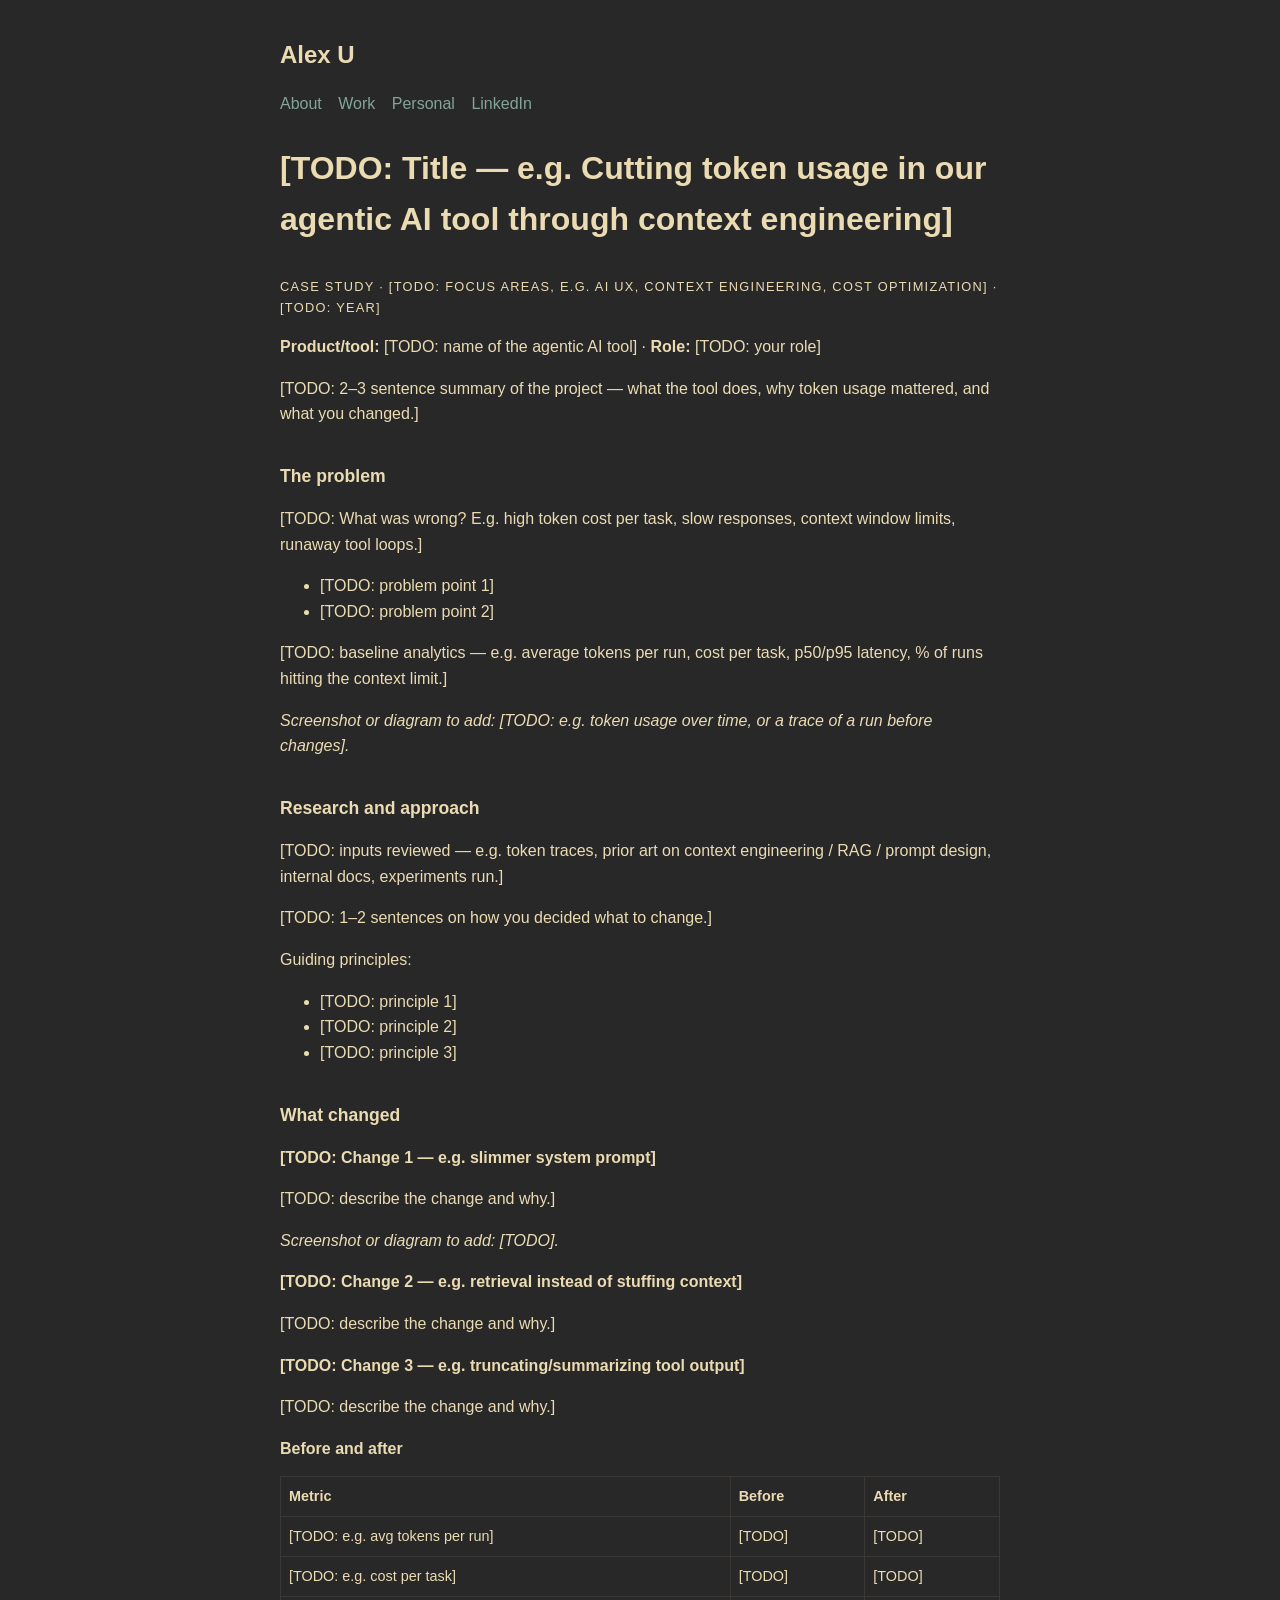
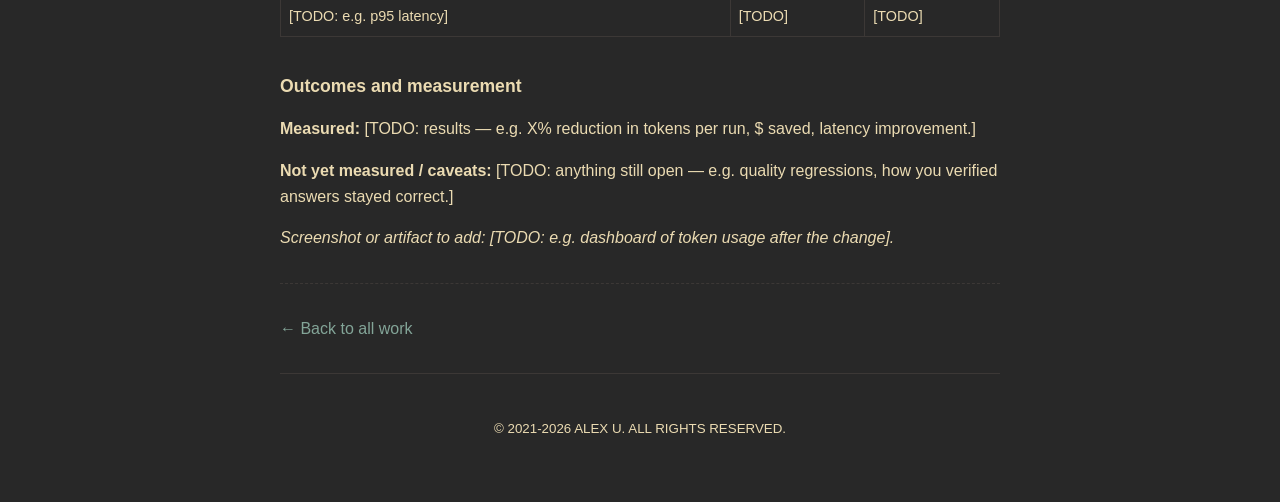
==== ai-token-optimization.html @ 2123ccaa "add case study pages: onboarding redesign and agentic AI token optimization skeleton" ====
<!DOCTYPE html>
<html lang="en">

<head>
    <meta charset="utf-8">
    <meta name="viewport" content="width=device-width, initial-scale=1.0, maximum-scale=5">
    <title>[TODO: Title] | Alex U</title>

    <style>
        :root {
            --width: 720px;
            --font: Verdana, sans-serif;
            --background-color: #282828;
            --text-color: #ebdbb2;
            --link-color: #83a598;
            --border-color: #3c3836;
        }

        * {
            font-family: var(--font);
        }

        body {
            font-size: 1em;
            margin: auto;
            padding: 20px;
            max-width: var(--width);
            text-align: left;
            background-color: var(--background-color);
            word-wrap: break-word;
            overflow-wrap: break-word;
            line-height: 1.6;
            color: var(--text-color);
        }

        h1, h2, h3, h4, h5, h6 {
            color: var(--text-color);
        }

        a {
            color: var(--link-color);
            cursor: pointer;
            text-decoration: none;
        }

        a:hover {
            text-decoration: underline;
        }

        a:visited {
            color: var(--link-color);
        }

        nav a {
            margin-right: 8px;
        }

        strong, b {
            color: var(--text-color);
        }

        main {
            line-height: 1.6;
        }

        hr {
            border: 0;
            border-top: 1px dashed var(--border-color);
            margin: 2em 0;
        }

        img {
            max-width: 100%;
            height: auto;
        }

        code {
            padding: 2px;
            background-color: var(--background-color);
            color: var(--text-color);
            border-radius: 3px;
        }

        blockquote {
            border-left: 1px solid var(--border-color);
            color: var(--text-color);
            padding-left: 20px;
            font-style: italic;
            margin-left: 0;
        }

        footer {
            padding: 25px 0;
            text-align: center;
            margin-top: 2em;
            border-top: 1px solid var(--border-color);
        }

        .title {
            text-decoration: none;
        }

        .title h1 {
            font-size: 1.5em;
        }

        .section-title {
            font-size: 1.1em;
            color: var(--text-color);
            margin-top: 2em;
            margin-bottom: 0.5em;
        }

        .heading-2 {
            font-size: 2em;
            font-weight: bold;
            margin-bottom: 1em;
        }

        .heading-3 {
            font-size: 1.3em;
            margin-bottom: 0.5em;
        }

        .heading-h4 {
            font-size: 1em;
            margin-top: 1em;
            margin-bottom: 0.5em;
            color: var(--text-color);
        }

        input, textarea {
            font-size: 1em;
            width: 100%;
            padding: 8px;
            margin-bottom: 12px;
            border: 1px solid var(--border-color);
            background-color: var(--background-color);
            color: var(--text-color);
            box-sizing: border-box;
        }

        input:focus, textarea:focus {
            outline: 2px solid var(--link-color);
        }

        button, input[type="submit"] {
            font-size: 1em;
            padding: 10px 20px;
            background-color: var(--text-color);
            color: var(--background-color);
            border: none;
            border-radius: 3px;
            cursor: pointer;
        }

        button:hover, input[type="submit"]:hover {
            background-color: var(--link-color);
        }

        .label {
            font-size: 0.8em;
            color: var(--text-color);
            text-transform: uppercase;
            letter-spacing: 0.1em;
        }

        .project-grid {
            display: grid;
            grid-template-columns: repeat(auto-fit, minmax(300px, 1fr));
            gap: 20px;
            margin: 1em 0;
        }

        .project-item {
            border: 1px solid var(--border-color);
            padding: 15px;
        }

        .project-item img {
            margin-bottom: 10px;
        }

        .links-list {
            list-style: none;
            padding: 0;
            margin: 0;
        }

        .links-list li {
            padding: 8px 0;
            border-bottom: 1px solid var(--border-color);
        }

        .links-list li:last-child {
            border-bottom: none;
        }

        iframe {
            max-width: 100%;
            border: none;
        }

        .nav-link {
            margin-right: 12px;
        }

        .image-row {
            display: grid;
            grid-template-columns: repeat(auto-fit, minmax(250px, 1fr));
            gap: 15px;
            margin: 15px 0;
        }

        table {
            border-collapse: collapse;
            width: 100%;
            margin: 1em 0;
            font-size: 0.9em;
        }

        th, td {
            border: 1px solid var(--border-color);
            padding: 8px;
            text-align: left;
            vertical-align: top;
        }

        th {
            color: var(--text-color);
        }
    </style>
</head>

<body>
    <header>
        <a class="title" href="index.html">
            <h1>Alex U</h1>
        </a>
        <nav>
            <p>
                <a href="index.html#about" class="nav-link">About</a>
                <a href="index.html#work" class="nav-link">Work</a>
                <a href="index.html#personal" class="nav-link">Personal</a>
                <a href="https://www.linkedin.com/in/alex-u-045a64a2/" class="nav-link" target="_blank">LinkedIn</a>
            </p>
        </nav>
    </header>

    <main>
        <article>
            <h2 class="heading-2">[TODO: Title — e.g. Cutting token usage in our agentic AI tool through context engineering]</h2>
            <p class="label">Case study &middot; [TODO: focus areas, e.g. AI UX, context engineering, cost optimization] &middot; [TODO: year]</p>
            <p><strong>Product/tool:</strong> [TODO: name of the agentic AI tool] &middot; <strong>Role:</strong> [TODO: your role]</p>

            <p>[TODO: 2–3 sentence summary of the project — what the tool does, why token usage mattered, and what you changed.]</p>

            <h3 class="section-title">The problem</h3>
            <p>[TODO: What was wrong? E.g. high token cost per task, slow responses, context window limits, runaway tool loops.]</p>
            <ul>
                <li>[TODO: problem point 1]</li>
                <li>[TODO: problem point 2]</li>
            </ul>
            <p>[TODO: baseline analytics — e.g. average tokens per run, cost per task, p50/p95 latency, % of runs hitting the context limit.]</p>
            <p><em>Screenshot or diagram to add: [TODO: e.g. token usage over time, or a trace of a run before changes].</em></p>

            <h3 class="section-title">Research and approach</h3>
            <p>[TODO: inputs reviewed — e.g. token traces, prior art on context engineering / RAG / prompt design, internal docs, experiments run.]</p>
            <p>[TODO: 1–2 sentences on how you decided what to change.]</p>
            <p>Guiding principles:</p>
            <ul>
                <li>[TODO: principle 1]</li>
                <li>[TODO: principle 2]</li>
                <li>[TODO: principle 3]</li>
            </ul>

            <h3 class="section-title">What changed</h3>

            <h4 class="heading-h4">[TODO: Change 1 — e.g. slimmer system prompt]</h4>
            <p>[TODO: describe the change and why.]</p>
            <p><em>Screenshot or diagram to add: [TODO].</em></p>

            <h4 class="heading-h4">[TODO: Change 2 — e.g. retrieval instead of stuffing context]</h4>
            <p>[TODO: describe the change and why.]</p>

            <h4 class="heading-h4">[TODO: Change 3 — e.g. truncating/summarizing tool output]</h4>
            <p>[TODO: describe the change and why.]</p>

            <h4 class="heading-h4">Before and after</h4>
            <table>
                <tr>
                    <th>Metric</th>
                    <th>Before</th>
                    <th>After</th>
                </tr>
                <tr>
                    <td>[TODO: e.g. avg tokens per run]</td>
                    <td>[TODO]</td>
                    <td>[TODO]</td>
                </tr>
                <tr>
                    <td>[TODO: e.g. cost per task]</td>
                    <td>[TODO]</td>
                    <td>[TODO]</td>
                </tr>
                <tr>
                    <td>[TODO: e.g. p95 latency]</td>
                    <td>[TODO]</td>
                    <td>[TODO]</td>
                </tr>
            </table>

            <h3 class="section-title">Outcomes and measurement</h3>
            <p><strong>Measured:</strong> [TODO: results — e.g. X% reduction in tokens per run, $ saved, latency improvement.]</p>
            <p><strong>Not yet measured / caveats:</strong> [TODO: anything still open — e.g. quality regressions, how you verified answers stayed correct.]</p>
            <p><em>Screenshot or artifact to add: [TODO: e.g. dashboard of token usage after the change].</em></p>

            <hr>
            <p><a href="index.html#work">&larr; Back to all work</a></p>
        </article>
    </main>

    <footer>
        <p><small>&copy; 2021-2026 ALEX U. ALL RIGHTS RESERVED.</small></p>
    </footer>
</body>
</html>
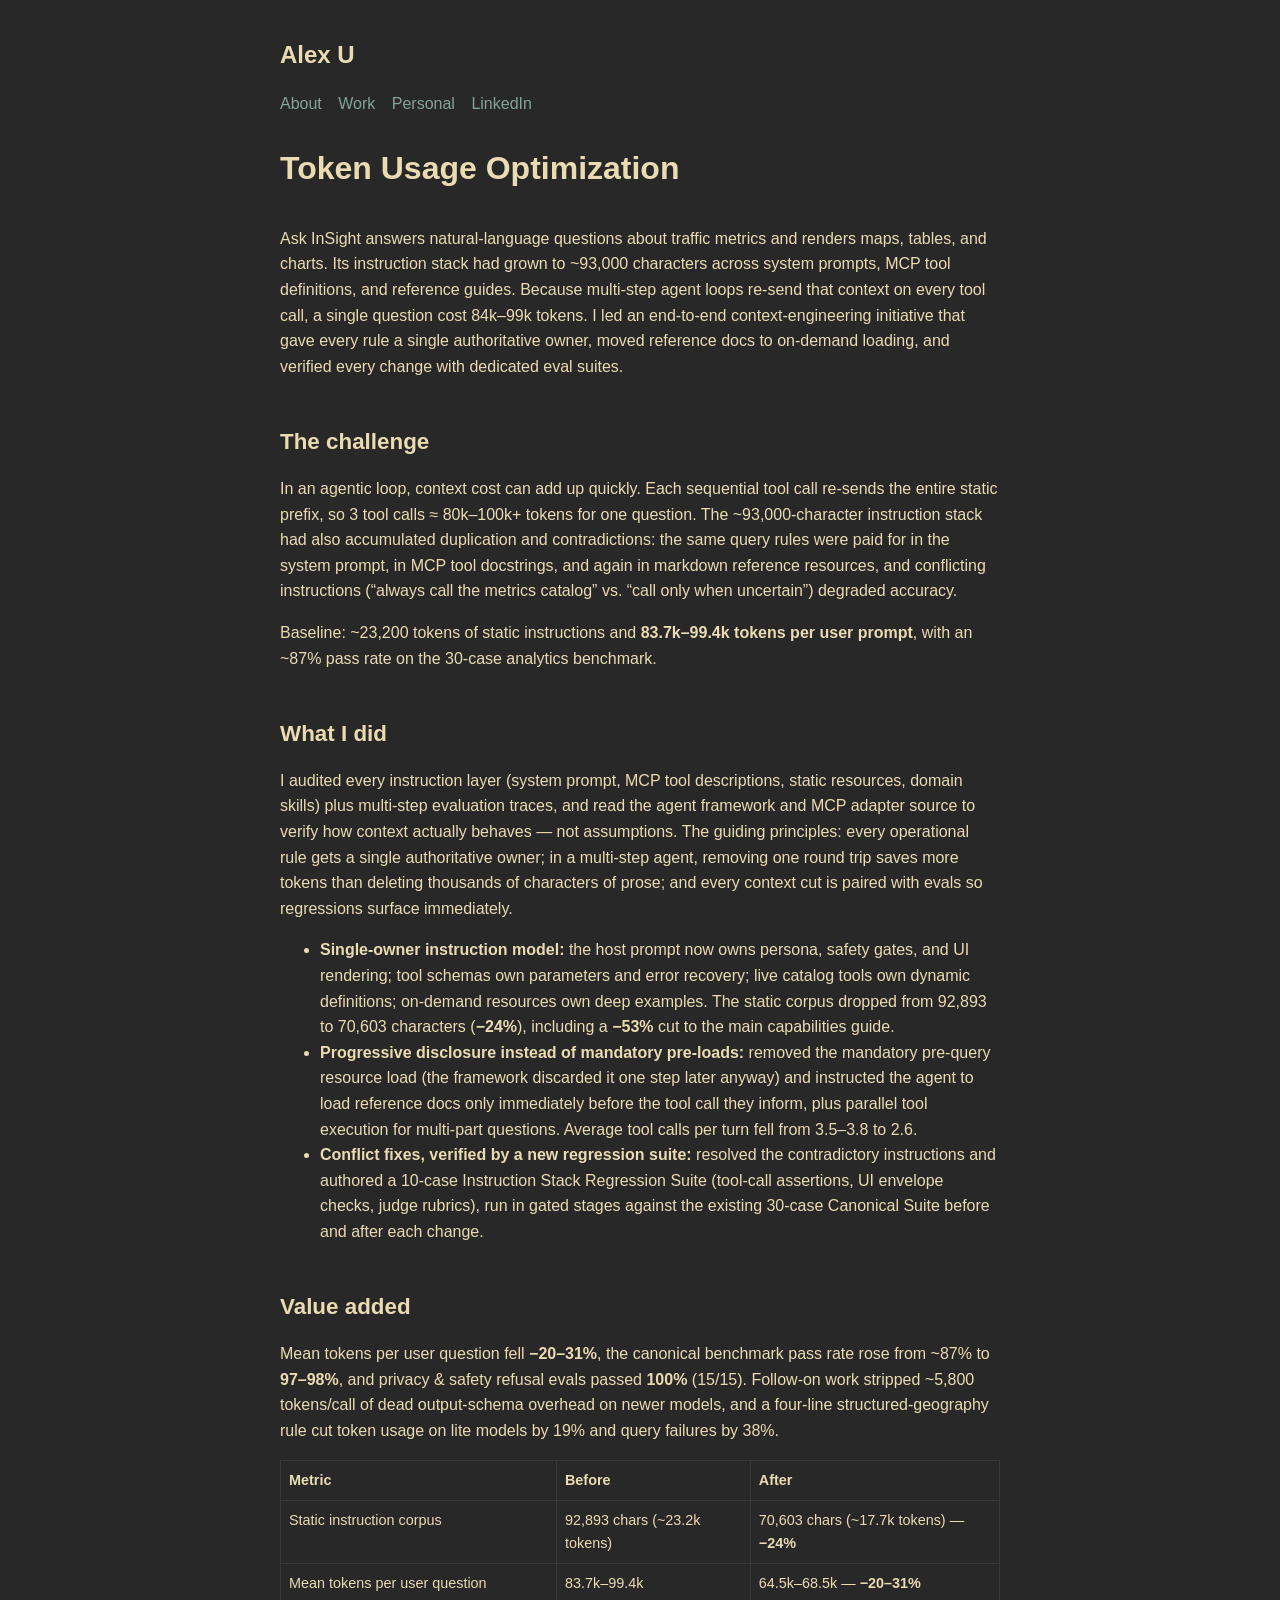
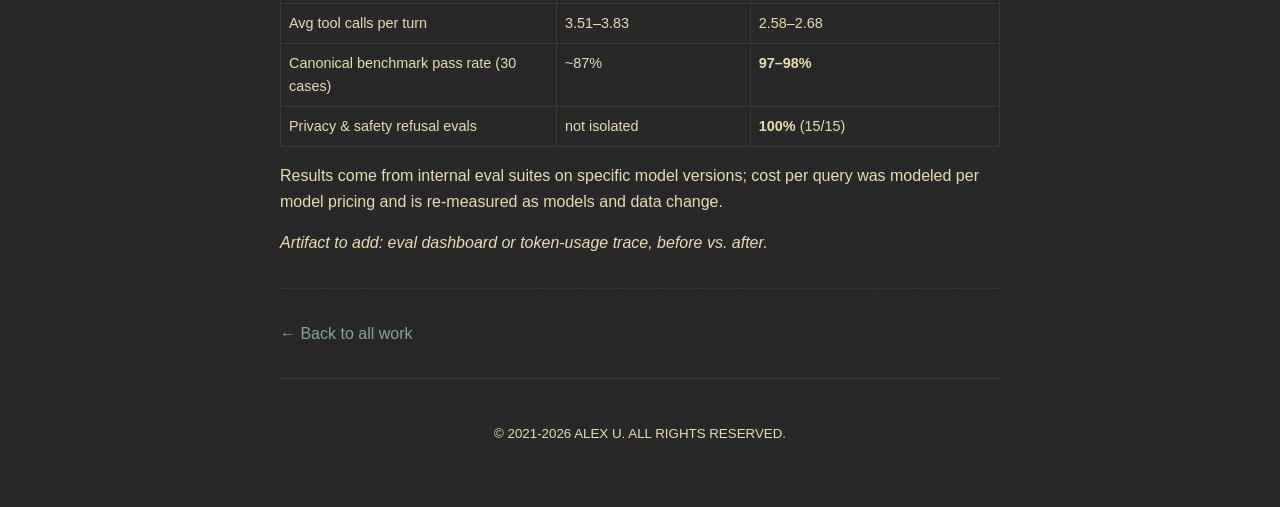
==== commit d2e83dc4: "casestudies" ====
--- a/ai-token-optimization.html
+++ b/ai-token-optimization.html
@@ -4,232 +4,9 @@
 <head>
     <meta charset="utf-8">
     <meta name="viewport" content="width=device-width, initial-scale=1.0, maximum-scale=5">
-    <title>[TODO: Title] | Alex U</title>
+    <title>Cutting Token Usage in an Agentic AI Tool Through Context Engineering | Alex U</title>
 
-    <style>
-        :root {
-            --width: 720px;
-            --font: Verdana, sans-serif;
-            --background-color: #282828;
-            --text-color: #ebdbb2;
-            --link-color: #83a598;
-            --border-color: #3c3836;
-        }
-
-        * {
-            font-family: var(--font);
-        }
-
-        body {
-            font-size: 1em;
-            margin: auto;
-            padding: 20px;
-            max-width: var(--width);
-            text-align: left;
-            background-color: var(--background-color);
-            word-wrap: break-word;
-            overflow-wrap: break-word;
-            line-height: 1.6;
-            color: var(--text-color);
-        }
-
-        h1, h2, h3, h4, h5, h6 {
-            color: var(--text-color);
-        }
-
-        a {
-            color: var(--link-color);
-            cursor: pointer;
-            text-decoration: none;
-        }
-
-        a:hover {
-            text-decoration: underline;
-        }
-
-        a:visited {
-            color: var(--link-color);
-        }
-
-        nav a {
-            margin-right: 8px;
-        }
-
-        strong, b {
-            color: var(--text-color);
-        }
-
-        main {
-            line-height: 1.6;
-        }
-
-        hr {
-            border: 0;
-            border-top: 1px dashed var(--border-color);
-            margin: 2em 0;
-        }
-
-        img {
-            max-width: 100%;
-            height: auto;
-        }
-
-        code {
-            padding: 2px;
-            background-color: var(--background-color);
-            color: var(--text-color);
-            border-radius: 3px;
-        }
-
-        blockquote {
-            border-left: 1px solid var(--border-color);
-            color: var(--text-color);
-            padding-left: 20px;
-            font-style: italic;
-            margin-left: 0;
-        }
-
-        footer {
-            padding: 25px 0;
-            text-align: center;
-            margin-top: 2em;
-            border-top: 1px solid var(--border-color);
-        }
-
-        .title {
-            text-decoration: none;
-        }
-
-        .title h1 {
-            font-size: 1.5em;
-        }
-
-        .section-title {
-            font-size: 1.1em;
-            color: var(--text-color);
-            margin-top: 2em;
-            margin-bottom: 0.5em;
-        }
-
-        .heading-2 {
-            font-size: 2em;
-            font-weight: bold;
-            margin-bottom: 1em;
-        }
-
-        .heading-3 {
-            font-size: 1.3em;
-            margin-bottom: 0.5em;
-        }
-
-        .heading-h4 {
-            font-size: 1em;
-            margin-top: 1em;
-            margin-bottom: 0.5em;
-            color: var(--text-color);
-        }
-
-        input, textarea {
-            font-size: 1em;
-            width: 100%;
-            padding: 8px;
-            margin-bottom: 12px;
-            border: 1px solid var(--border-color);
-            background-color: var(--background-color);
-            color: var(--text-color);
-            box-sizing: border-box;
-        }
-
-        input:focus, textarea:focus {
-            outline: 2px solid var(--link-color);
-        }
-
-        button, input[type="submit"] {
-            font-size: 1em;
-            padding: 10px 20px;
-            background-color: var(--text-color);
-            color: var(--background-color);
-            border: none;
-            border-radius: 3px;
-            cursor: pointer;
-        }
-
-        button:hover, input[type="submit"]:hover {
-            background-color: var(--link-color);
-        }
-
-        .label {
-            font-size: 0.8em;
-            color: var(--text-color);
-            text-transform: uppercase;
-            letter-spacing: 0.1em;
-        }
-
-        .project-grid {
-            display: grid;
-            grid-template-columns: repeat(auto-fit, minmax(300px, 1fr));
-            gap: 20px;
-            margin: 1em 0;
-        }
-
-        .project-item {
-            border: 1px solid var(--border-color);
-            padding: 15px;
-        }
-
-        .project-item img {
-            margin-bottom: 10px;
-        }
-
-        .links-list {
-            list-style: none;
-            padding: 0;
-            margin: 0;
-        }
-
-        .links-list li {
-            padding: 8px 0;
-            border-bottom: 1px solid var(--border-color);
-        }
-
-        .links-list li:last-child {
-            border-bottom: none;
-        }
-
-        iframe {
-            max-width: 100%;
-            border: none;
-        }
-
-        .nav-link {
-            margin-right: 12px;
-        }
-
-        .image-row {
-            display: grid;
-            grid-template-columns: repeat(auto-fit, minmax(250px, 1fr));
-            gap: 15px;
-            margin: 15px 0;
-        }
-
-        table {
-            border-collapse: collapse;
-            width: 100%;
-            margin: 1em 0;
-            font-size: 0.9em;
-        }
-
-        th, td {
-            border: 1px solid var(--border-color);
-            padding: 8px;
-            text-align: left;
-            vertical-align: top;
-        }
-
-        th {
-            color: var(--text-color);
-        }
-    </style>
+    <link rel="stylesheet" href="styles.css">
 </head>
 
 <body>
@@ -249,44 +26,23 @@
 
     <main>
         <article>
-            <h2 class="heading-2">[TODO: Title — e.g. Cutting token usage in our agentic AI tool through context engineering]</h2>
-            <p class="label">Case study &middot; [TODO: focus areas, e.g. AI UX, context engineering, cost optimization] &middot; [TODO: year]</p>
-            <p><strong>Product/tool:</strong> [TODO: name of the agentic AI tool] &middot; <strong>Role:</strong> [TODO: your role]</p>
+            <h2 class="heading-2">Token Usage Optimization</h2>
+            <p>Ask InSight answers natural-language questions about traffic metrics and renders maps, tables, and charts. Its instruction stack had grown to ~93,000 characters across system prompts, MCP tool definitions, and reference guides. Because multi-step agent loops re-send that context on every tool call, a single question cost 84k&ndash;99k tokens. I led an end-to-end context-engineering initiative that gave every rule a single authoritative owner, moved reference docs to on-demand loading, and verified every change with dedicated eval suites.</p>
 
-            <p>[TODO: 2–3 sentence summary of the project — what the tool does, why token usage mattered, and what you changed.]</p>
+            <h3 class="section-title">The challenge</h3>
+            <p>In an agentic loop, context cost can add up quickly. Each sequential tool call re-sends the entire static prefix, so 3 tool calls &asymp; 80k&ndash;100k+ tokens for one question. The ~93,000-character instruction stack had also accumulated duplication and contradictions: the same query rules were paid for in the system prompt, in MCP tool docstrings, and again in markdown reference resources, and conflicting instructions (&ldquo;always call the metrics catalog&rdquo; vs. &ldquo;call only when uncertain&rdquo;) degraded accuracy.</p>
+            <p>Baseline: ~23,200 tokens of static instructions and <strong>83.7k&ndash;99.4k tokens per user prompt</strong>, with an ~87% pass rate on the 30-case analytics benchmark.</p>
 
-            <h3 class="section-title">The problem</h3>
-            <p>[TODO: What was wrong? E.g. high token cost per task, slow responses, context window limits, runaway tool loops.]</p>
+            <h3 class="section-title">What I did</h3>
+            <p>I audited every instruction layer (system prompt, MCP tool descriptions, static resources, domain skills) plus multi-step evaluation traces, and read the agent framework and MCP adapter source to verify how context actually behaves &mdash; not assumptions. The guiding principles: every operational rule gets a single authoritative owner; in a multi-step agent, removing one round trip saves more tokens than deleting thousands of characters of prose; and every context cut is paired with evals so regressions surface immediately.</p>
             <ul>
-                <li>[TODO: problem point 1]</li>
-                <li>[TODO: problem point 2]</li>
-            </ul>
-            <p>[TODO: baseline analytics — e.g. average tokens per run, cost per task, p50/p95 latency, % of runs hitting the context limit.]</p>
-            <p><em>Screenshot or diagram to add: [TODO: e.g. token usage over time, or a trace of a run before changes].</em></p>
-
-            <h3 class="section-title">Research and approach</h3>
-            <p>[TODO: inputs reviewed — e.g. token traces, prior art on context engineering / RAG / prompt design, internal docs, experiments run.]</p>
-            <p>[TODO: 1–2 sentences on how you decided what to change.]</p>
-            <p>Guiding principles:</p>
-            <ul>
-                <li>[TODO: principle 1]</li>
-                <li>[TODO: principle 2]</li>
-                <li>[TODO: principle 3]</li>
+                <li><strong>Single-owner instruction model:</strong> the host prompt now owns persona, safety gates, and UI rendering; tool schemas own parameters and error recovery; live catalog tools own dynamic definitions; on-demand resources own deep examples. The static corpus dropped from 92,893 to 70,603 characters (<strong>&minus;24%</strong>), including a <strong>&minus;53%</strong> cut to the main capabilities guide.</li>
+                <li><strong>Progressive disclosure instead of mandatory pre-loads:</strong> removed the mandatory pre-query resource load (the framework discarded it one step later anyway) and instructed the agent to load reference docs only immediately before the tool call they inform, plus parallel tool execution for multi-part questions. Average tool calls per turn fell from 3.5&ndash;3.8 to 2.6.</li>
+                <li><strong>Conflict fixes, verified by a new regression suite:</strong> resolved the contradictory instructions and authored a 10-case Instruction Stack Regression Suite (tool-call assertions, UI envelope checks, judge rubrics), run in gated stages against the existing 30-case Canonical Suite before and after each change.</li>
             </ul>
 
-            <h3 class="section-title">What changed</h3>
-
-            <h4 class="heading-h4">[TODO: Change 1 — e.g. slimmer system prompt]</h4>
-            <p>[TODO: describe the change and why.]</p>
-            <p><em>Screenshot or diagram to add: [TODO].</em></p>
-
-            <h4 class="heading-h4">[TODO: Change 2 — e.g. retrieval instead of stuffing context]</h4>
-            <p>[TODO: describe the change and why.]</p>
-
-            <h4 class="heading-h4">[TODO: Change 3 — e.g. truncating/summarizing tool output]</h4>
-            <p>[TODO: describe the change and why.]</p>
-
-            <h4 class="heading-h4">Before and after</h4>
+            <h3 class="section-title">Value added</h3>
+            <p>Mean tokens per user question fell <strong>&minus;20&ndash;31%</strong>, the canonical benchmark pass rate rose from ~87% to <strong>97&ndash;98%</strong>, and privacy &amp; safety refusal evals passed <strong>100%</strong> (15/15). Follow-on work stripped ~5,800 tokens/call of dead output-schema overhead on newer models, and a four-line structured-geography rule cut token usage on lite models by 19% and query failures by 38%.</p>
             <table>
                 <tr>
                     <th>Metric</th>
@@ -294,26 +50,33 @@
                     <th>After</th>
                 </tr>
                 <tr>
-                    <td>[TODO: e.g. avg tokens per run]</td>
-                    <td>[TODO]</td>
-                    <td>[TODO]</td>
+                    <td>Static instruction corpus</td>
+                    <td>92,893 chars (~23.2k tokens)</td>
+                    <td>70,603 chars (~17.7k tokens) &mdash; <strong>&minus;24%</strong></td>
                 </tr>
                 <tr>
-                    <td>[TODO: e.g. cost per task]</td>
-                    <td>[TODO]</td>
-                    <td>[TODO]</td>
+                    <td>Mean tokens per user question</td>
+                    <td>83.7k&ndash;99.4k</td>
+                    <td>64.5k&ndash;68.5k &mdash; <strong>&minus;20&ndash;31%</strong></td>
                 </tr>
                 <tr>
-                    <td>[TODO: e.g. p95 latency]</td>
-                    <td>[TODO]</td>
-                    <td>[TODO]</td>
+                    <td>Avg tool calls per turn</td>
+                    <td>3.51&ndash;3.83</td>
+                    <td>2.58&ndash;2.68</td>
+                </tr>
+                <tr>
+                    <td>Canonical benchmark pass rate (30 cases)</td>
+                    <td>~87%</td>
+                    <td><strong>97&ndash;98%</strong></td>
+                </tr>
+                <tr>
+                    <td>Privacy &amp; safety refusal evals</td>
+                    <td>not isolated</td>
+                    <td><strong>100%</strong> (15/15)</td>
                 </tr>
             </table>
-
-            <h3 class="section-title">Outcomes and measurement</h3>
-            <p><strong>Measured:</strong> [TODO: results — e.g. X% reduction in tokens per run, $ saved, latency improvement.]</p>
-            <p><strong>Not yet measured / caveats:</strong> [TODO: anything still open — e.g. quality regressions, how you verified answers stayed correct.]</p>
-            <p><em>Screenshot or artifact to add: [TODO: e.g. dashboard of token usage after the change].</em></p>
+            <p>Results come from internal eval suites on specific model versions; cost per query was modeled per model pricing and is re-measured as models and data change.</p>
+            <p><em>Artifact to add: eval dashboard or token-usage trace, before vs. after.</em></p>
 
             <hr>
             <p><a href="index.html#work">&larr; Back to all work</a></p>
--- a/styles.css
+++ b/styles.css
@@ -0,0 +1,206 @@
+:root {
+    --width: 720px;
+    --font: Verdana, sans-serif;
+    --background-color: #282828;
+    --text-color: #ebdbb2;
+    --link-color: #83a598;
+    --border-color: #3c3836;
+}
+
+* {
+    font-family: var(--font);
+}
+
+body {
+    font-size: 1em;
+    margin: auto;
+    padding: 20px;
+    max-width: var(--width);
+    text-align: left;
+    background-color: var(--background-color);
+    word-wrap: break-word;
+    overflow-wrap: break-word;
+    line-height: 1.6;
+    color: var(--text-color);
+}
+
+h1, h2, h3, h4, h5, h6 {
+    color: var(--text-color);
+}
+
+a {
+    color: var(--link-color);
+    cursor: pointer;
+    text-decoration: none;
+}
+
+a:hover {
+    text-decoration: underline;
+}
+
+a:visited {
+    color: var(--link-color);
+}
+
+nav a {
+    margin-right: 8px;
+}
+
+strong, b {
+    color: var(--text-color);
+}
+
+main {
+    line-height: 1.6;
+}
+
+hr {
+    border: 0;
+    border-top: 1px dashed var(--border-color);
+    margin: 2em 0;
+}
+
+img {
+    max-width: 100%;
+    height: auto;
+}
+
+article img {
+    display: block;
+    margin-left: auto;
+    margin-right: auto;
+}
+
+code {
+    padding: 2px;
+    background-color: var(--background-color);
+    color: var(--text-color);
+    border-radius: 3px;
+}
+
+blockquote {
+    border-left: 1px solid var(--border-color);
+    color: var(--text-color);
+    padding-left: 20px;
+    font-style: italic;
+    margin-left: 0;
+}
+
+footer {
+    padding: 25px 0;
+    text-align: center;
+    margin-top: 2em;
+    border-top: 1px solid var(--border-color);
+}
+
+.title {
+    text-decoration: none;
+}
+
+.title h1 {
+    font-size: 1.5em;
+}
+
+.section-title {
+    font-size: 1.4em;
+    color: var(--text-color);
+    margin-top: 2em;
+    margin-bottom: 0.5em;
+}
+
+.heading-2 {
+    font-size: 2em;
+    font-weight: bold;
+    margin-bottom: 1em;
+}
+
+.heading-3 {
+    font-size: 1.3em;
+    margin-bottom: 0.5em;
+}
+
+.heading-h4 {
+    font-size: 1em;
+    margin-top: 1em;
+    margin-bottom: 0.5em;
+    color: var(--text-color);
+}
+
+input, textarea {
+    font-size: 1em;
+    width: 100%;
+    padding: 8px;
+    margin-bottom: 12px;
+    border: 1px solid var(--border-color);
+    background-color: var(--background-color);
+    color: var(--text-color);
+    box-sizing: border-box;
+}
+
+input:focus, textarea:focus {
+    outline: 2px solid var(--link-color);
+}
+
+button, input[type="submit"] {
+    font-size: 1em;
+    padding: 10px 20px;
+    background-color: var(--text-color);
+    color: var(--background-color);
+    border: none;
+    border-radius: 3px;
+    cursor: pointer;
+}
+
+button:hover, input[type="submit"]:hover {
+    background-color: var(--link-color);
+}
+
+.project-grid {
+    display: grid;
+    grid-template-columns: repeat(auto-fit, minmax(300px, 1fr));
+    gap: 20px;
+    margin: 1em 0;
+}
+
+.project-item {
+    border: 1px solid var(--border-color);
+    padding: 15px;
+}
+
+.project-item img {
+    margin-bottom: 10px;
+}
+
+iframe {
+    max-width: 100%;
+    border: none;
+}
+
+.nav-link {
+    margin-right: 12px;
+}
+
+.image-row {
+    display: grid;
+    grid-template-columns: repeat(auto-fit, minmax(250px, 1fr));
+    gap: 15px;
+    margin: 15px 0;
+}
+
+table {
+    border-collapse: collapse;
+    width: 100%;
+    margin: 1em 0;
+    font-size: 0.9em;
+}
+
+th, td {
+    border: 1px solid var(--border-color);
+    padding: 8px;
+    text-align: left;
+    vertical-align: top;
+}
+
+th {
+    color: var(--text-color);
+}
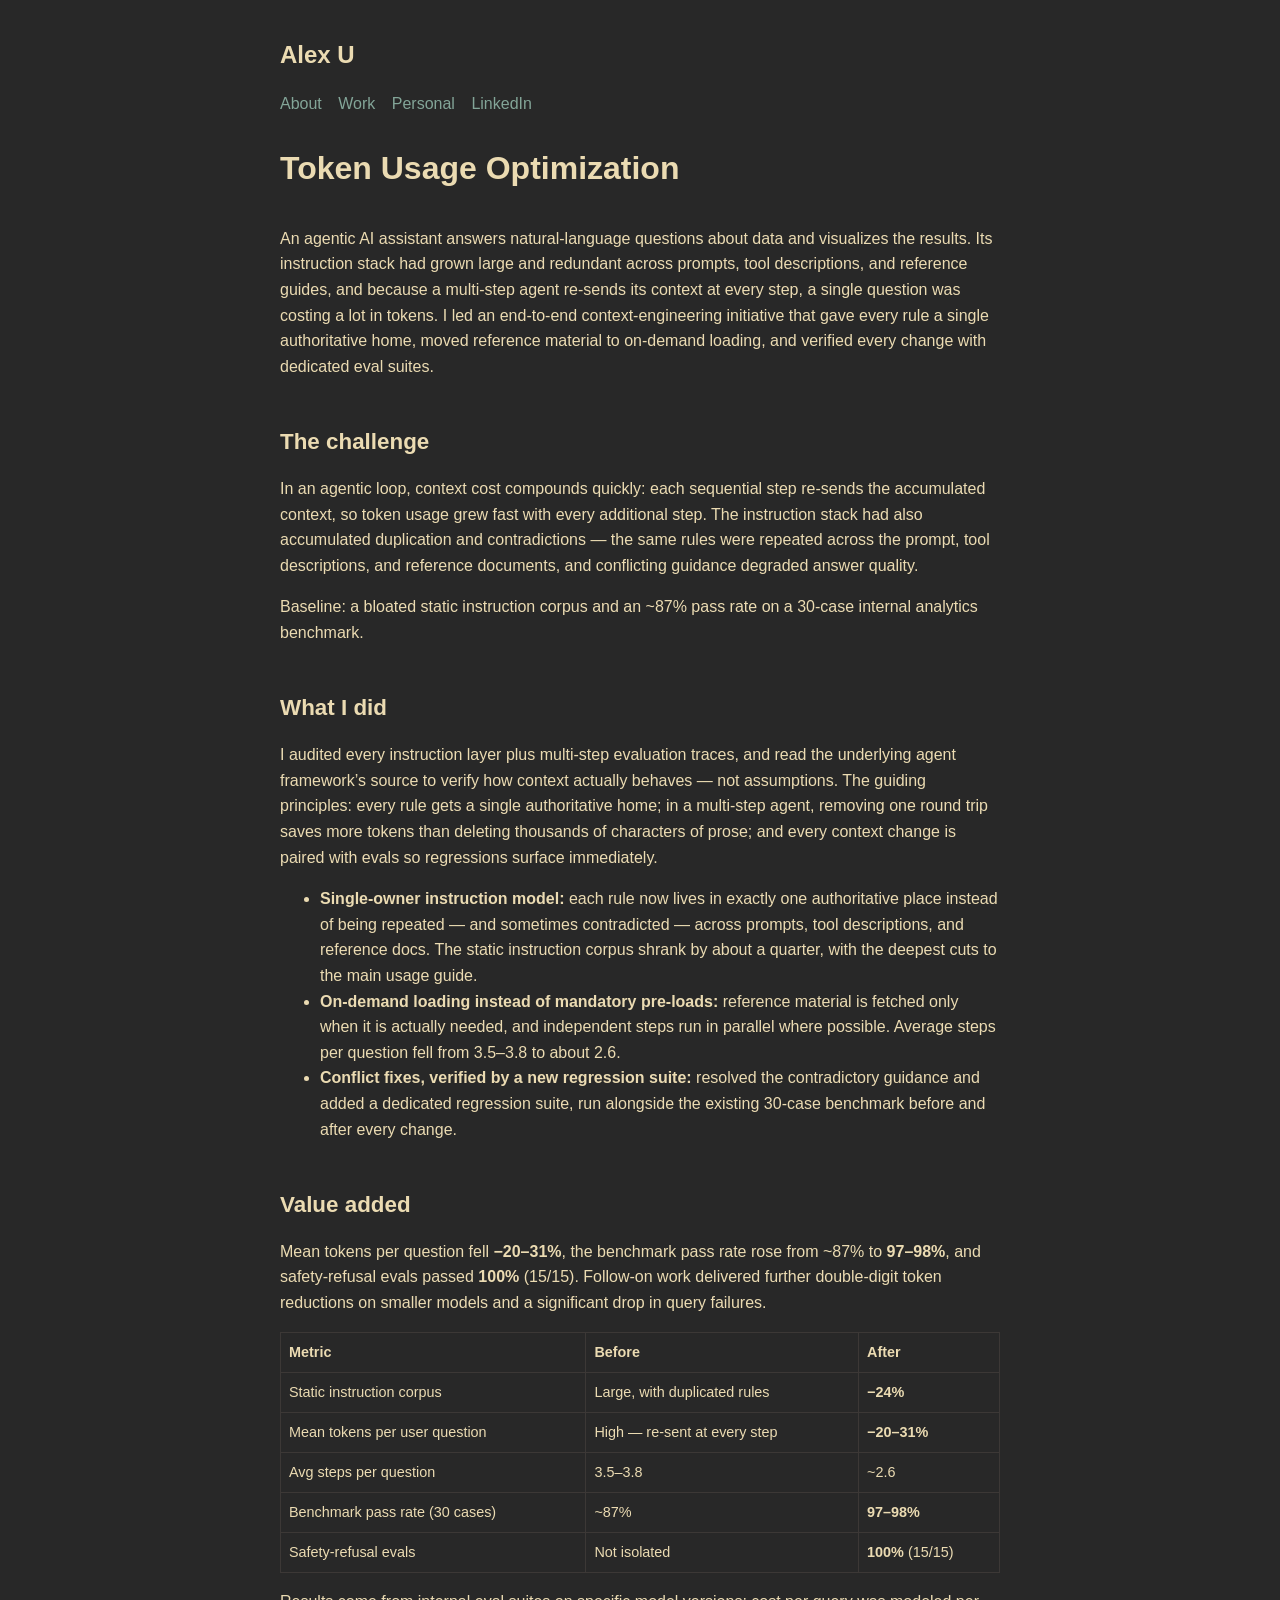
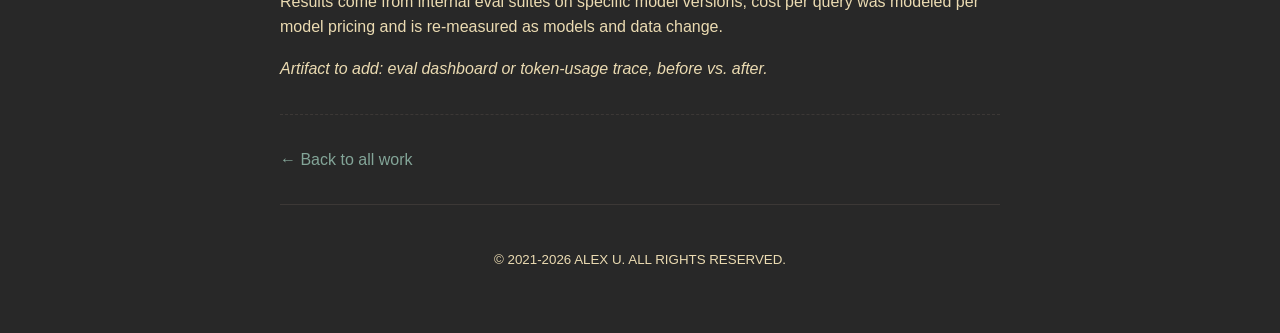
==== commit 2088f45f: "typo fix" ====
--- a/ai-token-optimization.html
+++ b/ai-token-optimization.html
@@ -27,22 +27,22 @@
     <main>
         <article>
             <h2 class="heading-2">Token Usage Optimization</h2>
-            <p>Ask InSight answers natural-language questions about traffic metrics and renders maps, tables, and charts. Its instruction stack had grown to ~93,000 characters across system prompts, MCP tool definitions, and reference guides. Because multi-step agent loops re-send that context on every tool call, a single question cost 84k&ndash;99k tokens. I led an end-to-end context-engineering initiative that gave every rule a single authoritative owner, moved reference docs to on-demand loading, and verified every change with dedicated eval suites.</p>
+            <p>An agentic AI assistant answers natural-language questions about data and visualizes the results. Its instruction stack had grown large and redundant across prompts, tool descriptions, and reference guides, and because a multi-step agent re-sends its context at every step, a single question was costing a lot in tokens. I led an end-to-end context-engineering initiative that gave every rule a single authoritative home, moved reference material to on-demand loading, and verified every change with dedicated eval suites.</p>
 
             <h3 class="section-title">The challenge</h3>
-            <p>In an agentic loop, context cost can add up quickly. Each sequential tool call re-sends the entire static prefix, so 3 tool calls &asymp; 80k&ndash;100k+ tokens for one question. The ~93,000-character instruction stack had also accumulated duplication and contradictions: the same query rules were paid for in the system prompt, in MCP tool docstrings, and again in markdown reference resources, and conflicting instructions (&ldquo;always call the metrics catalog&rdquo; vs. &ldquo;call only when uncertain&rdquo;) degraded accuracy.</p>
-            <p>Baseline: ~23,200 tokens of static instructions and <strong>83.7k&ndash;99.4k tokens per user prompt</strong>, with an ~87% pass rate on the 30-case analytics benchmark.</p>
+            <p>In an agentic loop, context cost compounds quickly: each sequential step re-sends the accumulated context, so token usage grew fast with every additional step. The instruction stack had also accumulated duplication and contradictions &mdash; the same rules were repeated across the prompt, tool descriptions, and reference documents, and conflicting guidance degraded answer quality.</p>
+            <p>Baseline: a bloated static instruction corpus and an ~87% pass rate on a 30-case internal analytics benchmark.</p>
 
             <h3 class="section-title">What I did</h3>
-            <p>I audited every instruction layer (system prompt, MCP tool descriptions, static resources, domain skills) plus multi-step evaluation traces, and read the agent framework and MCP adapter source to verify how context actually behaves &mdash; not assumptions. The guiding principles: every operational rule gets a single authoritative owner; in a multi-step agent, removing one round trip saves more tokens than deleting thousands of characters of prose; and every context cut is paired with evals so regressions surface immediately.</p>
+            <p>I audited every instruction layer plus multi-step evaluation traces, and read the underlying agent framework&rsquo;s source to verify how context actually behaves &mdash; not assumptions. The guiding principles: every rule gets a single authoritative home; in a multi-step agent, removing one round trip saves more tokens than deleting thousands of characters of prose; and every context change is paired with evals so regressions surface immediately.</p>
             <ul>
-                <li><strong>Single-owner instruction model:</strong> the host prompt now owns persona, safety gates, and UI rendering; tool schemas own parameters and error recovery; live catalog tools own dynamic definitions; on-demand resources own deep examples. The static corpus dropped from 92,893 to 70,603 characters (<strong>&minus;24%</strong>), including a <strong>&minus;53%</strong> cut to the main capabilities guide.</li>
-                <li><strong>Progressive disclosure instead of mandatory pre-loads:</strong> removed the mandatory pre-query resource load (the framework discarded it one step later anyway) and instructed the agent to load reference docs only immediately before the tool call they inform, plus parallel tool execution for multi-part questions. Average tool calls per turn fell from 3.5&ndash;3.8 to 2.6.</li>
-                <li><strong>Conflict fixes, verified by a new regression suite:</strong> resolved the contradictory instructions and authored a 10-case Instruction Stack Regression Suite (tool-call assertions, UI envelope checks, judge rubrics), run in gated stages against the existing 30-case Canonical Suite before and after each change.</li>
+                <li><strong>Single-owner instruction model:</strong> each rule now lives in exactly one authoritative place instead of being repeated &mdash; and sometimes contradicted &mdash; across prompts, tool descriptions, and reference docs. The static instruction corpus shrank by about a quarter, with the deepest cuts to the main usage guide.</li>
+                <li><strong>On-demand loading instead of mandatory pre-loads:</strong> reference material is fetched only when it is actually needed, and independent steps run in parallel where possible. Average steps per question fell from 3.5&ndash;3.8 to about 2.6.</li>
+                <li><strong>Conflict fixes, verified by a new regression suite:</strong> resolved the contradictory guidance and added a dedicated regression suite, run alongside the existing 30-case benchmark before and after every change.</li>
             </ul>
 
             <h3 class="section-title">Value added</h3>
-            <p>Mean tokens per user question fell <strong>&minus;20&ndash;31%</strong>, the canonical benchmark pass rate rose from ~87% to <strong>97&ndash;98%</strong>, and privacy &amp; safety refusal evals passed <strong>100%</strong> (15/15). Follow-on work stripped ~5,800 tokens/call of dead output-schema overhead on newer models, and a four-line structured-geography rule cut token usage on lite models by 19% and query failures by 38%.</p>
+            <p>Mean tokens per question fell <strong>&minus;20&ndash;31%</strong>, the benchmark pass rate rose from ~87% to <strong>97&ndash;98%</strong>, and safety-refusal evals passed <strong>100%</strong> (15/15). Follow-on work delivered further double-digit token reductions on smaller models and a significant drop in query failures.</p>
             <table>
                 <tr>
                     <th>Metric</th>
@@ -51,27 +51,27 @@
                 </tr>
                 <tr>
                     <td>Static instruction corpus</td>
-                    <td>92,893 chars (~23.2k tokens)</td>
-                    <td>70,603 chars (~17.7k tokens) &mdash; <strong>&minus;24%</strong></td>
+                    <td>Large, with duplicated rules</td>
+                    <td><strong>&minus;24%</strong></td>
                 </tr>
                 <tr>
                     <td>Mean tokens per user question</td>
-                    <td>83.7k&ndash;99.4k</td>
-                    <td>64.5k&ndash;68.5k &mdash; <strong>&minus;20&ndash;31%</strong></td>
+                    <td>High &mdash; re-sent at every step</td>
+                    <td><strong>&minus;20&ndash;31%</strong></td>
                 </tr>
                 <tr>
-                    <td>Avg tool calls per turn</td>
-                    <td>3.51&ndash;3.83</td>
-                    <td>2.58&ndash;2.68</td>
+                    <td>Avg steps per question</td>
+                    <td>3.5&ndash;3.8</td>
+                    <td>~2.6</td>
                 </tr>
                 <tr>
-                    <td>Canonical benchmark pass rate (30 cases)</td>
+                    <td>Benchmark pass rate (30 cases)</td>
                     <td>~87%</td>
                     <td><strong>97&ndash;98%</strong></td>
                 </tr>
                 <tr>
-                    <td>Privacy &amp; safety refusal evals</td>
-                    <td>not isolated</td>
+                    <td>Safety-refusal evals</td>
+                    <td>Not isolated</td>
                     <td><strong>100%</strong> (15/15)</td>
                 </tr>
             </table>
